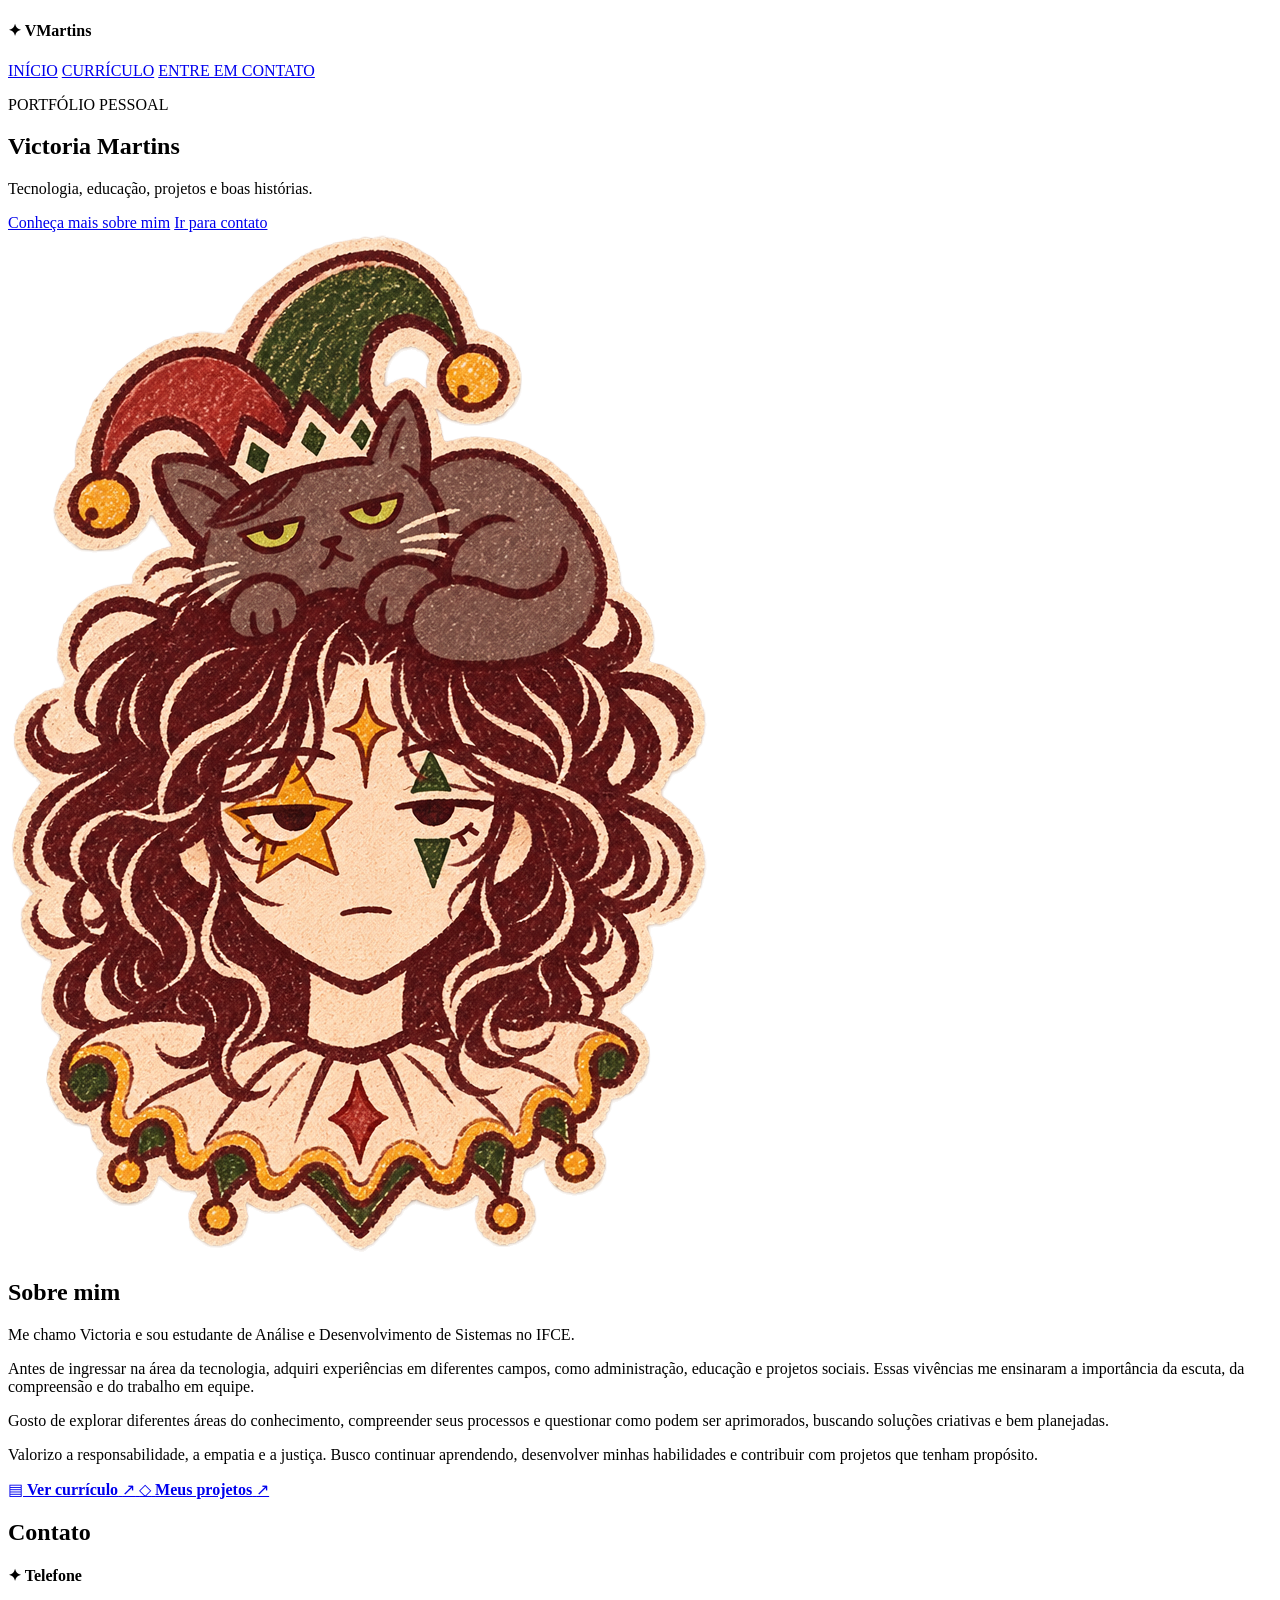
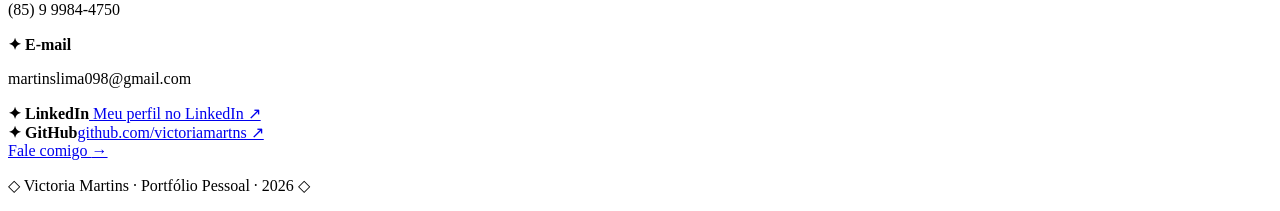
==== index.html @ a82c1727 "Add files via upload" ====
<!DOCTYPE html>
<html lang="pt-BR">

<head>
    <meta charset="UTF-8"> <!--Foi indicado incluir para evitar erros em caracteres, sendo sinais ou simbolos.-->
    <meta name="viewport" content="width=device-width, initial-scale=1.0"> <!--Essa parte é importante para o site conseguir se adaptar ao celulares ou outros aparelhos.-->
    <title>Victoria Martins | Portfólio Pessoal</title>
    <link rel="icon" href="img/ICONESITE.png">
    <link rel="stylesheet" href="styles/style.css">
</head>

<body>
<header>
    <h4>✦ VMartins </h4>
    <nav>
        <a href="#inicio">INÍCIO</a>
        <a href="curriculo.html">CURRÍCULO</a>
        <a href="#contato">ENTRE EM CONTATO</a>
    </nav>
</header>

    <main>
        <section id="inicio" class="inicio">
            <div>
                <p class="pretitulo">PORTFÓLIO PESSOAL</p>
                <h1>
                    <span class="verde">Victoria</span>
                    <span class="vinho">Martins</span>
                </h1>
                <p class="subtitulo">Tecnologia, educação, projetos e boas histórias.</p>
                <div class="botoes1">
                    <a class="botao1" href="#sobre">Conheça mais sobre mim</a>
                    <a class="botao2" href="#contato">Ir para contato</a>
                </div>
            </div>
            <div class="imagem1">
                <img src="img/personagem_gato.png">
            </div>
        </section>

<!--SEGUNDA PARTE DO SITE-->

        <section id="sobre" class="part2 sobre">
            <h2>Sobre <span>mim</span></h2>
        <div class="OTEB">
            <div class="texto2">
                <p>Me chamo Victoria e sou estudante de Análise e Desenvolvimento de Sistemas no IFCE.</p>
                <P>Antes de ingressar na área da tecnologia, adquiri experiências em diferentes campos, como administração, 
                educação e projetos sociais. Essas vivências me ensinaram a importância da escuta, da compreensão e do trabalho em equipe.</P>
                <p>Gosto de explorar diferentes áreas do conhecimento, compreender seus processos e
                questionar como podem ser aprimorados, buscando soluções criativas e bem planejadas.</p>
                <p>Valorizo a responsabilidade, a empatia e a justiça. Busco continuar aprendendo,
                desenvolver minhas habilidades e contribuir com projetos que tenham propósito.</p>
            </div>
            <div class="botoes2">
                <a href="curriculo.html" class="botlink">
                    <span class="caractere">▤</span>
                    <span class="texto3">
                        <strong>Ver currículo</strong>
                    </span>
                    <span class="seta">↗</span>
                </a>
                <a href="projetos.html" class="botlink">
                    <span class="caractere">◇</span>
                    <span class="texto3">
                        <strong>Meus projetos</strong>
                    </span>
                    <span class="seta">↗</span>
                </a>
            </div>
        </div>
        </section>

<!--TERCEIRA PARTE-->

        <section id="contato" class="part2 contato">
            <h2>Contato</h2>
            <div class="grupo3">
                <div class= "grupo4">
                    <div class="coluna1">
                        <div class="tipocontato">
                            <strong>✦ Telefone</strong>
                            <p>(85) 9 9984-4750</p>
                        </div>
                        <div class="tipocontato">
                            <strong>✦ E-mail</strong>
                            <p>martinslima098@gmail.com</p>
                        </div>
                    </div>
                    <div class="coluna2">
                        <div class="tipocontato">
                            <strong>✦ LinkedIn</strong><a href="https://www.linkedin.com/in/victoria-martns/"
                            target="_blank" rel="noopener noreferrer"> <!--Recebi sugestão de uso para abrir em outra aba e ter um sistema de segurança, preciso aprofundar o conhecimento sobre-->
                            Meu perfil no LinkedIn ↗</a>
                        </div>
                        <div class="tipocontato">
                            <strong>✦ GitHub</strong><a href="https://github.com/victoriamartns"
                            target="_blank" rel="noopener noreferrer">github.com/victoriamartns ↗</a>
                        </div>
                    </div>
                </div>
                <div class="botao4">
                    <a href="falecomigo.html"
                    target="_blank" rel="noopener noreferrer"> Fale comigo <span>→</span></a>
                </div>
            </div>
        </section>
    </main>

    <footer>
        <p>◇ Victoria Martins · Portfólio Pessoal · 2026 ◇</p>
    </footer>
</body>

</html>
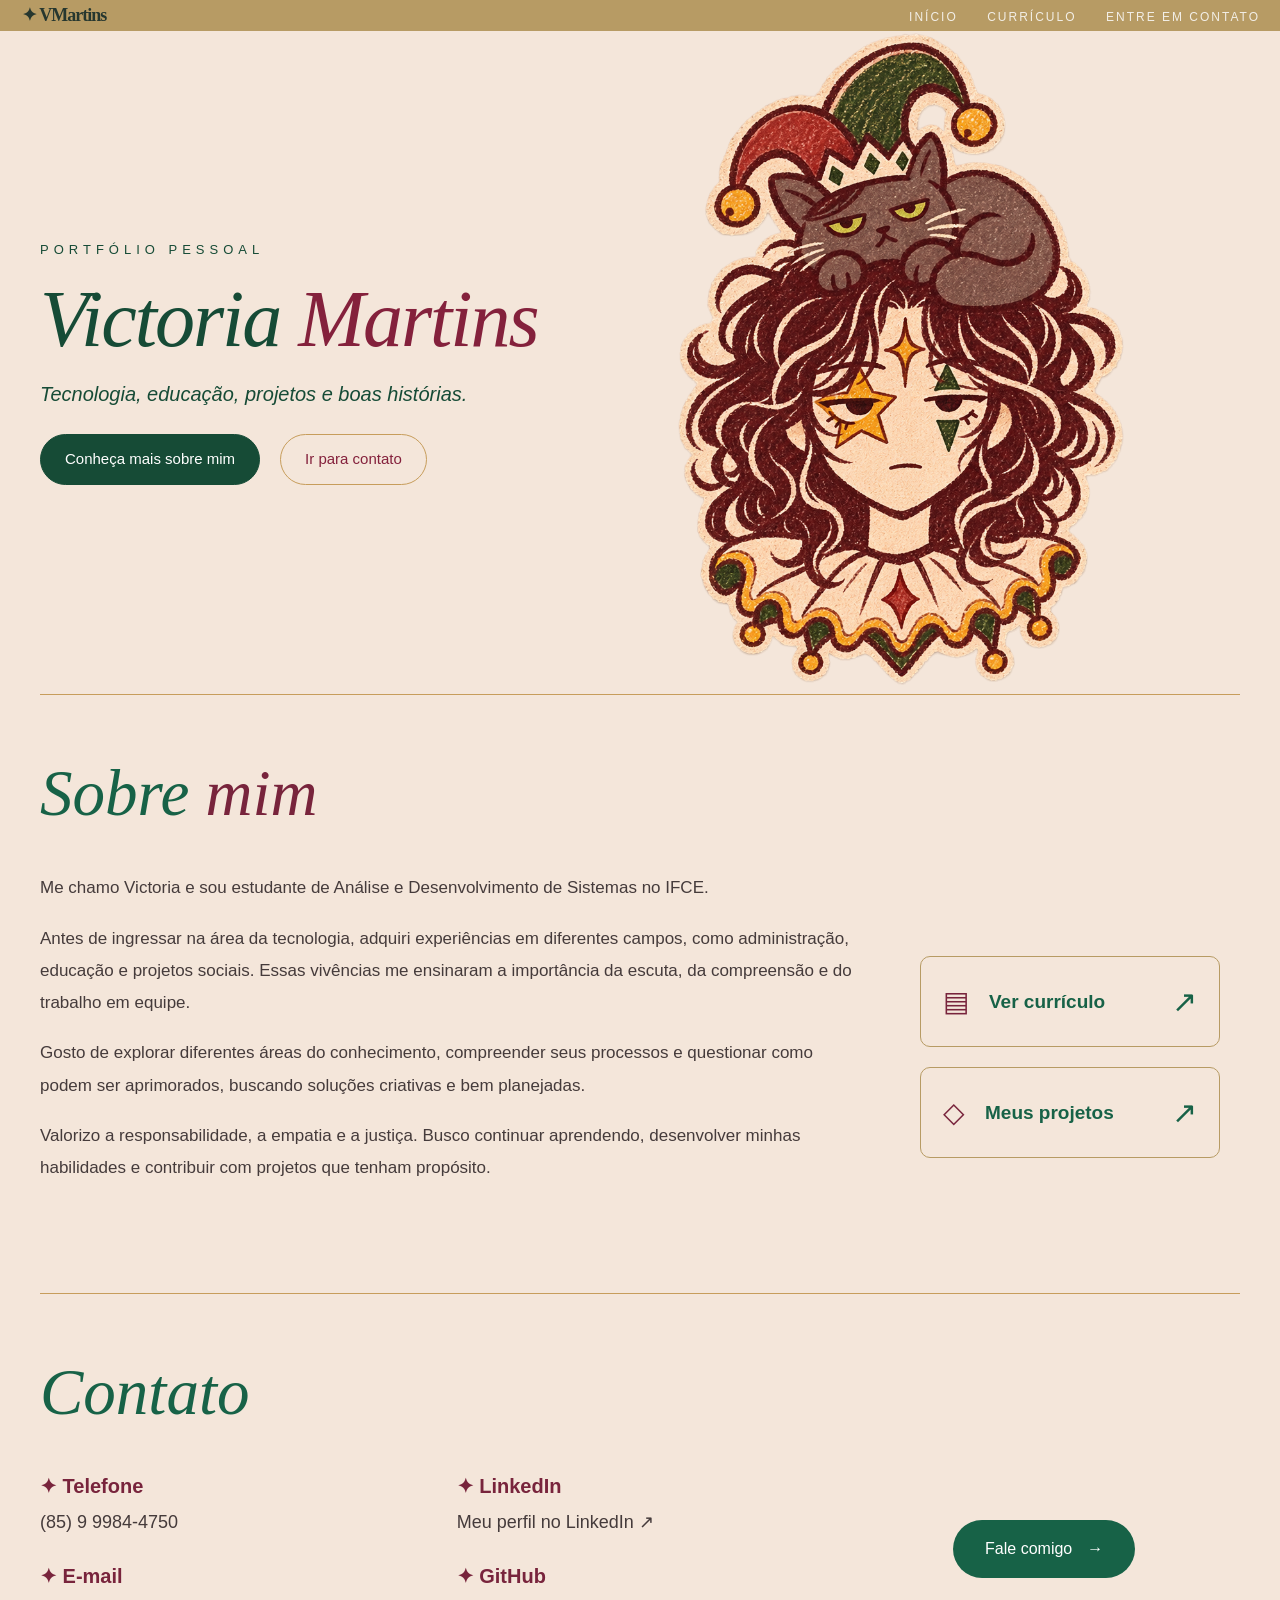
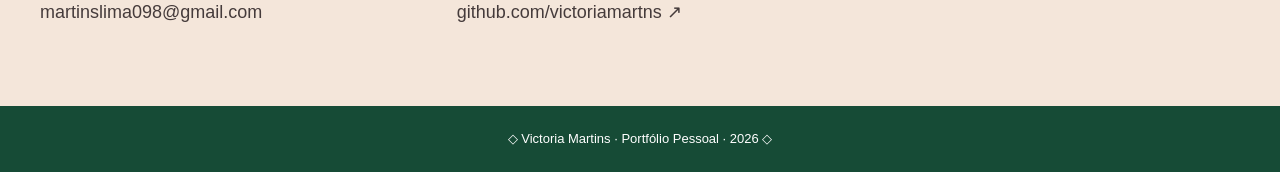
==== commit c29ea2cb: "Update index.html" ====
--- a/index.html
+++ b/index.html
@@ -6,7 +6,7 @@
     <meta name="viewport" content="width=device-width, initial-scale=1.0"> <!--Essa parte é importante para o site conseguir se adaptar ao celulares ou outros aparelhos.-->
     <title>Victoria Martins | Portfólio Pessoal</title>
     <link rel="icon" href="img/ICONESITE.png">
-    <link rel="stylesheet" href="styles/style.css">
+    <link rel="stylesheet" href="STYLES/style.css">
 </head>
 
 <body>
@@ -112,4 +112,4 @@
     </footer>
 </body>
 
-</html>+</html>
--- a/STYLES/style.css
+++ b/STYLES/style.css
@@ -0,0 +1,300 @@
+html {
+    scroll-behavior: smooth;
+}
+
+header {
+    background-color: #B79B64;
+    padding: 0 20px;
+    display: flex;
+    justify-content: space-between;
+    align-items: center;
+    position: sticky;
+    top: 0;
+}/*Finalizado*/
+
+header h4 {
+    color: #26372F;
+    font-family: Georgia, serif;
+    letter-spacing: -1PX;
+    margin: 2px;
+    font-size: 18px;
+}/*Finalizado*/
+
+nav a {
+    color: #F2EEE6;
+    font-family: Arial, sans-serif;
+    font-size: 12px;
+    text-decoration: none;
+    letter-spacing:2px;
+    margin-left: 25px;
+}/*Finalizado*/
+
+nav a:hover {
+    color: #7C243F;
+}/*Finalizado*/
+
+body {
+    margin: 0;
+    background-color: #f4e6da;
+    color: #26372F;
+    font-family: Arial, sans-serif;
+    line-height: 1.5;
+}/*Finalizado*/
+
+main {
+    padding: 0 40px;
+}/*Finalizado*/
+
+.inicio {
+    display: flex;
+    align-items: center;
+    gap: 25px;
+}/*Finalizado*/
+
+.pretitulo {
+    font-size: 13px;
+    letter-spacing: 5px;
+    color: #164B36;
+    margin: 0;
+}/*Finalizado*/
+
+.inicio h1 {
+    font-family: Georgia, serif;
+    font-size: 80px;
+    font-style: italic;
+    font-weight: normal;
+    letter-spacing: -2px;
+    margin: 0;
+}/*Finalizado*/
+
+.verde {
+    color: #164B36;
+}/*Finalizado*/
+
+.vinho {
+    color: #84213C;
+}/*Finalizado*/
+
+.subtitulo {
+    color: #164B36;
+    font-size: 20px;
+    font-style: italic;
+    margin: 0 0 20px;
+}/*Finalizado*/
+
+.botoes1 {
+    display: flex;
+    flex-wrap: wrap;
+    gap: 20px;
+    margin-top: 25px;
+}/*Finalizado*/
+
+.botao1,
+.botao2 {
+    padding: 13px 24px;
+    border: 1px solid;
+    border-radius: 40px;
+    text-decoration: none;
+    font-size: 15px;
+}/*Finalizado*/
+
+.botao1:hover,
+.botao2:hover {
+    background-color: #84213C;
+    color: #FFFFFF;
+    border-color: #84213C;
+}/*Finalizado*/
+
+.botao1 {
+    background-color: #164B36;
+    color: #FFFFFF;
+    border-color: #164B36;
+}/*Finalizado*/
+
+.botao2 {
+    background-color: transparent;
+    color: #84213C;
+    border-color: #C79D5B;
+}/*Finalizado*/
+
+.imagem1 {
+    flex: 1;
+    text-align: center;
+    
+}/*Finalizado*/
+
+.imagem1 img {
+    width: 100%;
+    max-width: 450px; /*precisa estudar mais a questão de separar classes e etc*/
+}/*Finalizado*/
+
+/*SEGUNDA PARTE DO SITE*/
+
+.part2 {
+    padding: 50px 0;
+    border-top: 1px solid #C79D5B;
+}/*Finalizado*/
+
+.part2 h2 {
+    font-family: Georgia, serif;
+    font-size: 65px;
+    font-style: italic;
+    font-weight: normal;
+    color: #176247;
+    margin: 0 0 30px;
+}/*Finalizado*/
+
+.part2 h2 span {
+    color: #78243C;
+}/*Finalizado*/
+
+.OTEB {
+    display: flex;
+    align-items: center;
+    gap: 40px;
+}/*Finalizado*/ 
+
+.texto2 {
+    max-width: 820px;
+    margin-bottom: 40px;
+}/*Finalizado*/
+
+.texto2 p {
+    color: #453B3B;
+    font-size: 17px;
+    line-height: 1.9;
+    margin: 0 0 18px;
+}/*Finalizado*/
+
+.botoes2 {
+    display: flex;
+    flex-direction: column;
+    gap: 20px;
+    margin: 0 20px;
+    width:450px;
+}/*Finalizado*/
+
+.botlink {
+    display: flex;
+    align-items: center;
+    gap: 20px;
+    padding: 22px;
+    border: 1px solid #B79B64;
+    border-radius: 10px;
+    text-decoration: none;
+}/*Finalizado*/
+
+.botlink:hover {
+    background-color: #F2EEE6;
+    border-color: #176247;
+}/*Finalizado*/
+
+.caractere {
+    color: #78243C;
+    font-size: 28px;
+}/*Finalizado*/
+
+.texto3 {
+    flex: 1;
+}/*Finalizado*/
+
+.texto3 strong {
+    color: #176247;
+    font-size: 19px;
+}/*Finalizado*/
+
+.seta {
+    color: #176247;
+    font-size: 30px;
+}/*Finalizado*/
+
+/* TERCEIRA PARTE DO SITE*/
+
+.grupo3 {
+    display: flex; 
+    align-items: center; 
+    gap: 25px;
+}/*Finalizado*/
+
+.grupo4 {
+    display: flex; /* Organiza as duas colunas de contatos lado a lado. */
+    flex: 1; /* Permite ocupar o espaço disponível. */
+    gap: 50px; /* Distância entre as duas colunas. */
+}/*Finalizado*/
+
+.coluna1,
+.coluna2 {
+    display: flex;
+    flex-direction: column;
+    gap: 25px;
+    flex: 1;
+}/*Finalizado*/
+
+.tipocontato {
+    display: flex; 
+    flex-direction: column;
+    gap: 8px;
+}/*Finalizado*/
+
+.tipocontato strong {
+    color: #78243C;
+    font-size: 20px; 
+}/*Finalizado*/
+
+.tipocontato a,
+.tipocontato p {
+    color: #453B3B;
+    font-size: 18px; 
+    text-decoration: none; 
+}/*Finalizado*/
+
+.tipocontato p {
+    margin: 0; /*remove o espaço do paragrafo*/
+}/*Finalizado*/
+
+.tipocontato a:hover {
+    background-color: #78243C;
+    color: #f4e6da;
+    padding: 0 25px;
+    border-radius: 30px;
+}/*Finalizado*/
+
+.botao4 {
+    display: flex;
+    flex: 0.5;
+    justify-content: center;
+}/*Finalizado*/
+
+.botao4 a {
+    display: inline-flex;
+    align-items: center;
+    justify-content: center;
+    gap: 15px;
+    background-color: #176247; 
+    color: #FFFFFF;
+    padding: 17px 32px;
+    border-radius: 35px; 
+    text-decoration: none; 
+    font-size: 16px;
+}/*Finalizado*/
+
+.botao4 a:hover {
+    background-color: #78243C;
+}/*Finalizado*/
+
+
+footer {
+    background-color: #164B36;
+    color: #FFFFFF;
+    text-align: center;
+    padding: 23px 15px;
+    margin-top: 30px;
+}/*Finalizado*/
+
+footer p {
+    font-size: 13px;
+    margin: 0;
+}/*Finalizado*/
+
+
+/*FALTA AJUSTE PARA CELULAR, COMO AINDA ESTOU ESTUDANDO ESSA PARTE, PREFERO EVITAR FAZER ALGO SEM ESTUDO APROFUNDADO E SEM BASE, ALÉM DO TEMPO PARA ENTREGA.*/
